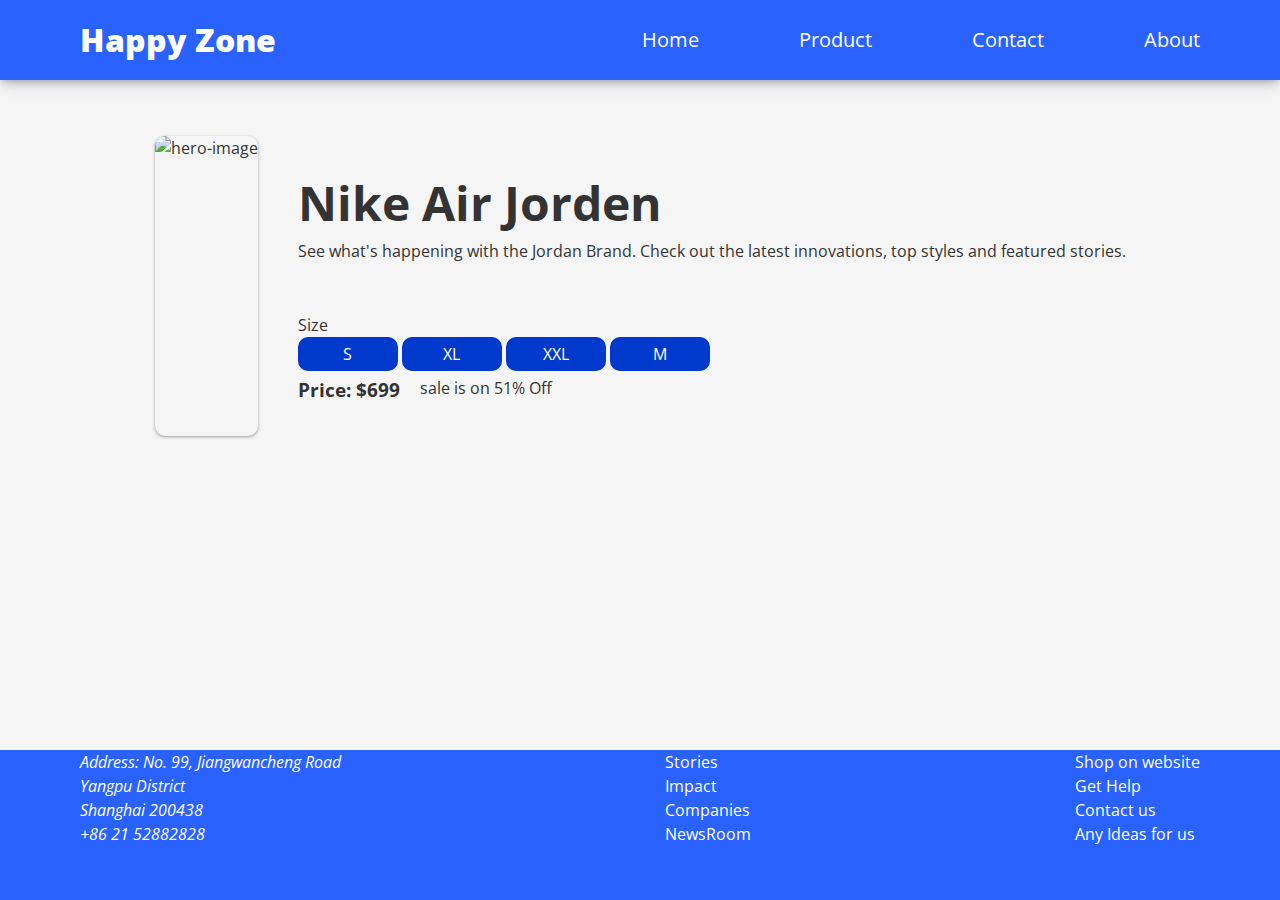
==== product-page.html @ 5cfb742f ""first commit"" ====
<!DOCTYPE html>
<html lang="en">

<head>
    <meta charset="UTF-8">
    <meta http-equiv="X-UA-Compatible" content="IE=edge">
    <meta name="viewport" content="width=device-width, initial-scale=1.0">
    <title>Product</title>
    <link rel="preconnect" href="https://fonts.googleapis.com">
    <link rel="preconnect" href="https://fonts.gstatic.com" crossorigin>
    <link href="https://fonts.googleapis.com/css2?family=Open+Sans:wght@300;400;500;700&display=swap" rel="stylesheet">
    <link rel="stylesheet" href="./css/main.css">
    <link rel="stylesheet" href="./css/product.css">
</head>

<body>
    <header>
        <nav class="navbar">
            <div class="nav-container page-content-wrapper">
                <div class="logo">Happy Zone</div>
                <ul class="nav">
                    <li><a href="./index.html">Home</a></li>
                    <li><a href="./product-page.html">Product</a></li>
                    <li><a href="./colorgenerator.html">Contact</a></li>
                    <li><a href="./colorgenerator.html">About</a></li>
                </ul>
            </div>
        </nav>
    </header>
    <main>
        <div class="page-content-wrapper">
            <section class="main-wrapper">
                <div class="product-container">
                    <img src="./images/luis-felipe-lins-J2-wAQDckus-unsplash.jpg" class="product-image"
                        alt="hero-image">
                    <div>
                        <h1>Nike Air Jorden</h1>
                        <p>
                            See what's happening with the Jordan Brand. Check out the latest innovations, top styles and
                            featured stories.
                        </p>
                        <div class="product-meta">
                            <p>Size</p>

                            <span class="size-meta">S</span>
                            <span class="size-meta">XL</span>
                            <span class="size-meta">XXL</span>
                            <span class="size-meta">M</span>

                            <div class="product-price">
                                <h3>Price: $699</h3>
                                <p>
                                    sale is on 51% Off
                                </p>

                            </div>
                        </div>
                    </div>
                </div>

            </section>

        </div>


    </main>
    <footer>

        <section class="page-content-wrapper">

            <div class="footer-wrapper">
                <div class="footer-content">
                    <Address>
                        Address:
                        No. 99, Jiangwancheng Road <br>
                        Yangpu District<br>
                        Shanghai 200438<br>
                        +86 21 52882828<br>
                    </Address>
                </div>
                <div class="footer-content">
                    <ul>
                        <li>Stories</li>
                        <li>Impact</li>
                        <li>Companies</li>
                        <li>NewsRoom</li>
                    </ul>
                </div>
                <div class="footer-content">
                    <ul>
                        <li>Shop on website</li>
                        <li>Get Help</li>
                        <li>Contact us</li>
                        <li>Any Ideas for us</li>
                    </ul>
                </div>
            </div>

        </section>
    </footer>
</body>

</html>
---- css/main.css ----
* {
  box-sizing: border-box;
  padding: 0;
  margin: 0;
}

body {
  font-family: "Open Sans", sans-serif;
  background-color: #f5f5f5;
  line-height: 1.5;
  color: #333;
  min-height: 100vh;
  display: grid;
  grid-template-areas:
    "header header header"
    "main main main"
    "footer footer footer";
  grid-template-rows: 80px 1fr 150px;
}

header {
  grid-area: header;
  width: 100%;
  background-color: #2962ff;
  color: white;
  box-shadow: rgba(50, 50, 93, 0.25) 0px 6px 12px -2px,
    rgba(0, 0, 0, 0.3) 0px 3px 7px -3px;
}
main {
  grid-area: main;
}

ul {
  list-style-type: none;
}

footer {
  grid-area: footer;
  background-color: #2962ff;
  color: white;
}

h1 {
  font-size: 3rem;
}
p {
  font-size: 16px;
}

.main-wrapper {
  display: flex;
  flex-grow: 1;
  height: 100%;
  width: 100%;
}

.navbar {
  justify-content: space-between;
  align-items: center;
  height: 100%;
}
.nav-container {
  display: flex;
  justify-content: space-between;
  align-items: center;
  height: 100%;
}
.page-content-wrapper {
  max-width: 1120px;
  margin: 0 auto;
  padding: 0 20;
}

.logo {
  font-size: xx-large;
  font-weight: 800;
  color: white;
}

.nav a {
  text-decoration: none;
  color: white;
  font-size: 20px;
  font-weight: 400;
}
.nav a:hover {
  /* font-size: 20px;
    font-weight: 600; */
  color: black;
}

.navbar ul {
  display: flex;
  gap: 100px;
}

.hero-container {
  margin: 5% auto;
  display: flex;
  align-items: center;
  justify-content: space-between;
}

.hero-container img {
  max-width: 600px;
}
.hero-container p {
  margin-top: 15%;
}

.card-container {
  display: flex;
  justify-content: space-between;
  gap: 30px;
  padding-bottom: 100px;
}
.box {
  flex: 1;
  background-color: #0039cb;
  box-shadow: rgba(0, 0, 0, 0.3) 0px 19px 38px,
    rgba(0, 0, 0, 0.22) 0px 15px 12px;
  color: white;
  padding: 30px;
  border-radius: 10px;
}

.box h2 {
  font-style: 18px;
  font-weight: 600;
  padding-bottom: 10px;
}
.box p {
  font-style: 14px;
  font-weight: 300;
}

@media (max-width: 768px) {
  .page-content-wrapper {
    margin: 0 auto;
    padding: 0 20;
  }
  .hero-container {
    flex-direction: column;
    padding-top: 20px;
    text-align: center;
  }

  .card-container {
    display: block;
    text-align: center;
    padding-bottom: 100px;
  }

  .box {
    display: block;
    background-color: #0039cb;
    box-shadow: rgba(0, 0, 0, 0.3) 0px 19px 38px,
      rgba(0, 0, 0, 0.22) 0px 15px 12px;
    color: white;
    padding: 30px;
    border-radius: 10px;
    margin: 30px;
  }
}

.footer-wrapper {
  display: flex;
  justify-content: space-between;
}

Address {
  all: none;
}
---- css/product.css ----
.product-image {
  max-width: 600px;
  height: 300px;

  border-radius: 10px;
  box-shadow: rgba(60, 64, 67, 0.3) 0px 1px 2px 0px,
    rgba(60, 64, 67, 0.15) 0px 1px 3px 1px;
  margin-right: 40px;
}

.product-container {
  margin: 5% auto;
  display: flex;
  align-items: center;
  justify-content: space-between;
}

.product-meta {
  margin-top: 50px;
}

.product-container span {
  background-color: #0039cb;
  color: white;
}

.size-meta {
  display: inline-flex;
  min-width: 100px;
  padding: 5px 10px;
  border-radius: 10px;
  justify-content: center;
}

.product-price{
    display: flex;
    margin-top: 5px;
}

.product-price p {
margin-left: 20px;
}
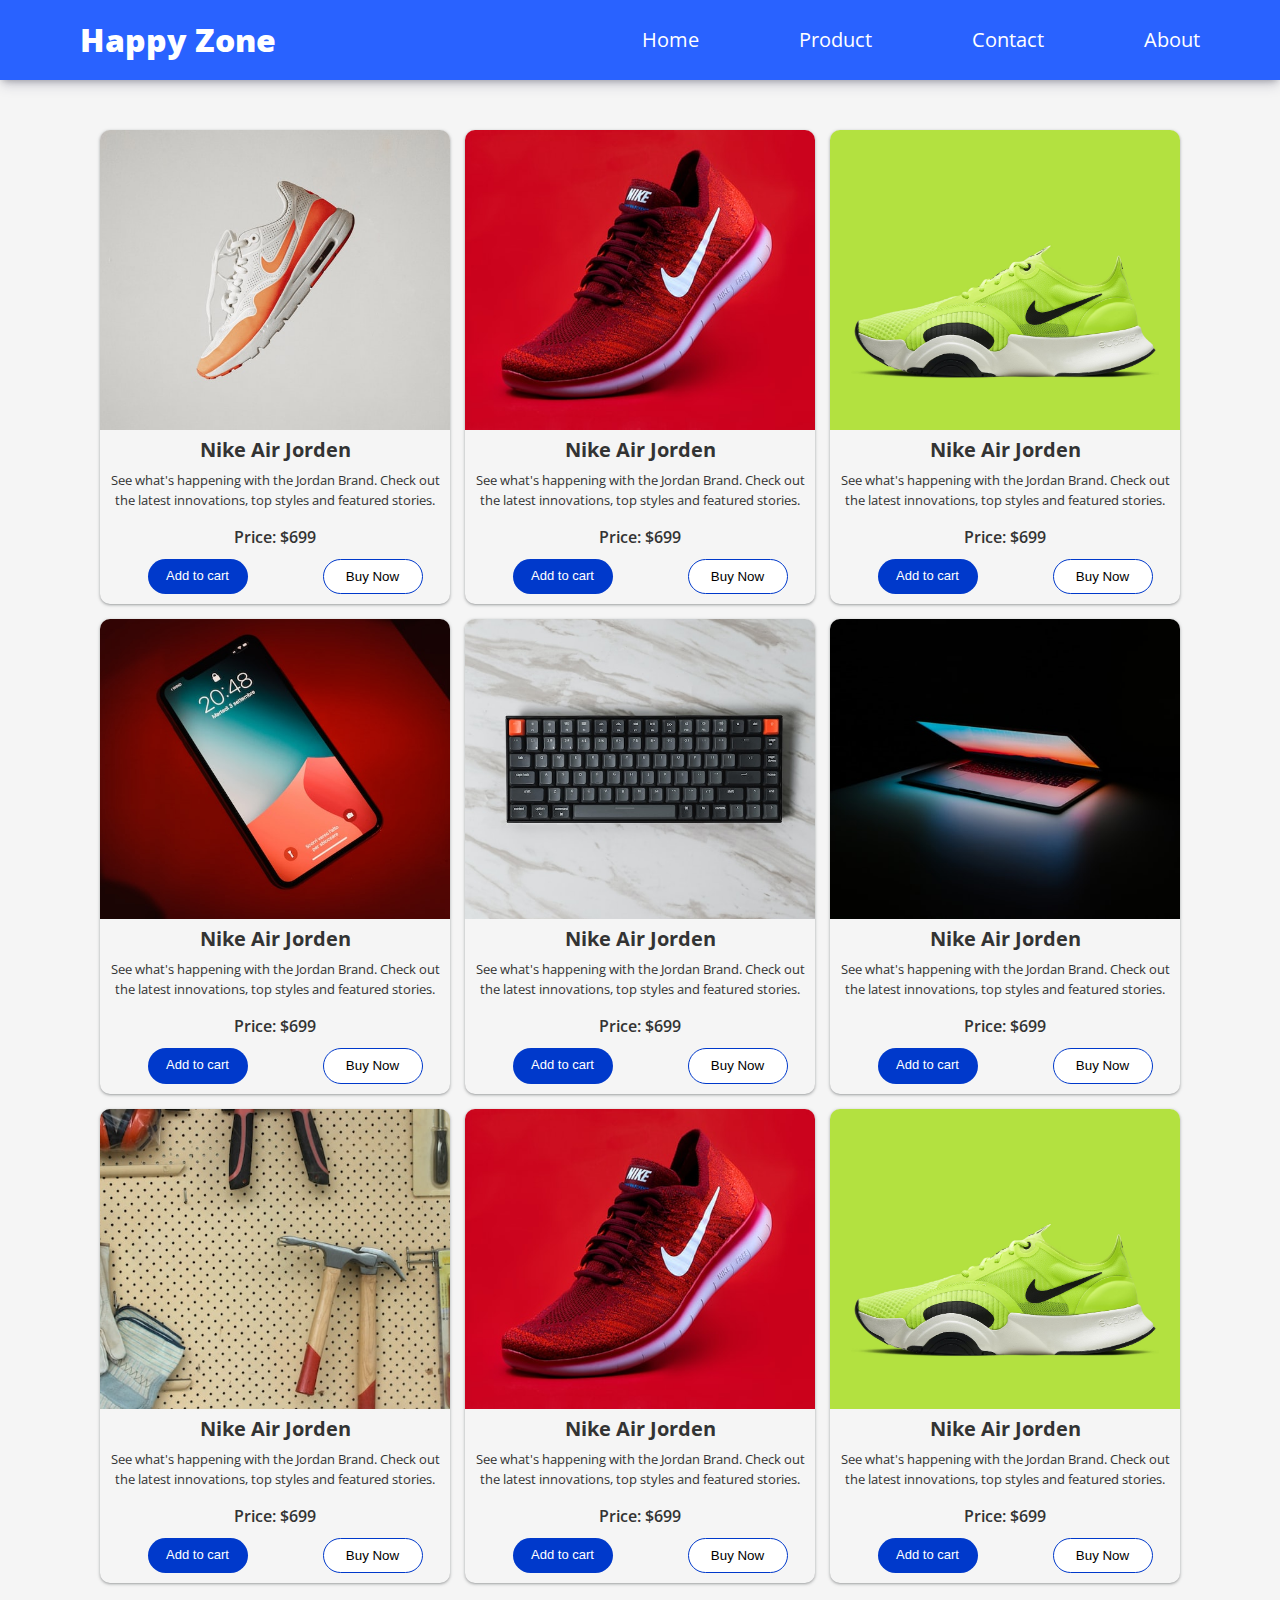
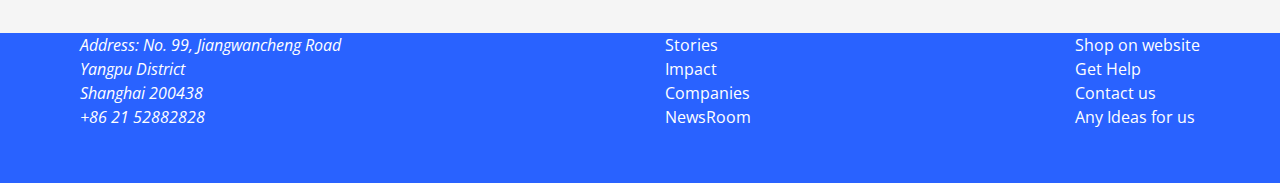
==== commit bcd7f0f6: "phase 2" ====
--- a/product-page.html
+++ b/product-page.html
@@ -21,14 +21,14 @@
                 <ul class="nav">
                     <li><a href="./index.html">Home</a></li>
                     <li><a href="./product-page.html">Product</a></li>
-                    <li><a href="./colorgenerator.html">Contact</a></li>
-                    <li><a href="./colorgenerator.html">About</a></li>
+                    <li><a href="./contact-us.html">Contact</a></li>
+                    <li><a href="./about-us.html">About</a></li>
                 </ul>
             </div>
         </nav>
     </header>
     <main>
-        <div class="page-content-wrapper">
+        <!-- <div class="page-content-wrapper">
             <section class="main-wrapper">
                 <div class="product-container">
                     <img src="./images/luis-felipe-lins-J2-wAQDckus-unsplash.jpg" class="product-image"
@@ -60,7 +60,149 @@
 
             </section>
 
-        </div>
+        </div> -->
+        <div class="page-content-wrapper">
+
+            <div class="grid-row">
+
+                <div class="grid-item">
+                    <img class="product-image-class" src="./images/luis-felipe-lins-LG88A2XgIXY-unsplash.jpg" />
+                    <span>
+                        <h3 class="product-title">Nike Air Jorden</h3>
+                        <p class="product-desc">See what's happening with the Jordan Brand. Check out the latest
+                            innovations, top styles and featured stories.</p>
+                    </span>
+                    <p class="product-price">Price: $699</p>
+                    <div class="product-button-container">
+                        <button class="product-button add-to-cart-button " type="button"><span>Add to
+                                cart</span></button>
+                        <button class=" product-button buy-now-button" type="button"><span>Buy Now</span></button>
+                    </div>
+                </div>
+
+                <div class="grid-item">
+                    <img class="product-image-class" src="./images/revolt-164_6wVEHfI-unsplash.jpg" />
+                    <span>
+                        <h3 class="product-title">Nike Air Jorden</h3>
+                        <p class="product-desc">See what's happening with the Jordan Brand. Check out the latest
+                            innovations, top styles and featured stories.</p>
+                    </span>
+                    <p class="product-price">Price: $699</p>
+                    <div class="product-button-container">
+                        <button class="product-button add-to-cart-button " type="button"><span>Add to
+                                cart</span></button>
+                        <button class=" product-button buy-now-button" type="button"><span>Buy Now</span></button>
+                    </div>
+                </div>
+
+                <div class="grid-item">
+                    <img class="product-image-class" src="./images/usama-akram-kP6knT7tjn4-unsplash.jpg" />
+                    <span>
+                        <h3 class="product-title">Nike Air Jorden</h3>
+                        <p class="product-desc">See what's happening with the Jordan Brand. Check out the latest
+                            innovations, top styles and featured stories.</p>
+                    </span>
+                    <p class="product-price">Price: $699</p>
+                    <div class="product-button-container">
+                        <button class="product-button add-to-cart-button " type="button"><span>Add to
+                                cart</span></button>
+                        <button class=" product-button buy-now-button" type="button"><span>Buy Now</span></button>
+                    </div>
+                </div>
+                <div class="grid-item">
+                    <img class="product-image-class" src="./images/francesco-1bBCtUAUMFI-unsplash.jpg" />
+                    <span>
+                        <h3 class="product-title">Nike Air Jorden</h3>
+                        <p class="product-desc">See what's happening with the Jordan Brand. Check out the latest
+                            innovations, top styles and featured stories.</p>
+                    </span>
+                    <p class="product-price">Price: $699</p>
+                    <div class="product-button-container">
+                        <button class="product-button add-to-cart-button " type="button"><span>Add to
+                                cart</span></button>
+                        <button class=" product-button buy-now-button" type="button"><span>Buy Now</span></button>
+                    </div>
+                </div>
+
+                <div class="grid-item">
+                    <img class="product-image-class" src="./images/stefen-tan-KYw1eUx1J7Y-unsplash.jpg" />
+                    <span>
+                        <h3 class="product-title">Nike Air Jorden</h3>
+                        <p class="product-desc">See what's happening with the Jordan Brand. Check out the latest
+                            innovations, top styles and featured stories.</p>
+                    </span>
+                    <p class="product-price">Price: $699</p>
+                    <div class="product-button-container">
+                        <button class="product-button add-to-cart-button " type="button"><span>Add to
+                                cart</span></button>
+                        <button class=" product-button buy-now-button" type="button"><span>Buy Now</span></button>
+                    </div>
+                </div>
+
+                <div class="grid-item">
+                    <img class="product-image-class" src="./images/ales-nesetril-Im7lZjxeLhg-unsplash.jpg" />
+                    <span>
+                        <h3 class="product-title">Nike Air Jorden</h3>
+                        <p class="product-desc">See what's happening with the Jordan Brand. Check out the latest
+                            innovations, top styles and featured stories.</p>
+                    </span>
+                    <p class="product-price">Price: $699</p>
+                    <div class="product-button-container">
+                        <button class="product-button add-to-cart-button " type="button"><span>Add to
+                                cart</span></button>
+                        <button class=" product-button buy-now-button" type="button"><span>Buy Now</span></button>
+                    </div>
+                </div>
+                <div class="grid-item">
+                    <img class="product-image-class" src="./images/mitchell-luo-G5i9LQ7sPOw-unsplash.jpg" />
+                    <span>
+                        <h3 class="product-title">Nike Air Jorden</h3>
+                        <p class="product-desc">See what's happening with the Jordan Brand. Check out the latest
+                            innovations, top styles and featured stories.</p>
+                    </span>
+                    <p class="product-price">Price: $699</p>
+                    <div class="product-button-container">
+                        <button class="product-button add-to-cart-button " type="button"><span>Add to
+                                cart</span></button>
+                        <button class=" product-button buy-now-button" type="button"><span>Buy Now</span></button>
+                    </div>
+                </div>
+
+                <div class="grid-item">
+                    <img class="product-image-class" src="./images/revolt-164_6wVEHfI-unsplash.jpg" />
+                    <span>
+                        <h3 class="product-title">Nike Air Jorden</h3>
+                        <p class="product-desc">See what's happening with the Jordan Brand. Check out the latest
+                            innovations, top styles and featured stories.</p>
+                    </span>
+                    <p class="product-price">Price: $699</p>
+                    <div class="product-button-container">
+                        <button class="product-button add-to-cart-button " type="button"><span>Add to
+                                cart</span></button>
+                        <button class=" product-button buy-now-button" type="button"><span>Buy Now</span></button>
+                    </div>
+                </div>
+
+                <div class="grid-item">
+                    <img class="product-image-class" src="./images/usama-akram-kP6knT7tjn4-unsplash.jpg" />
+                    <span>
+                        <h3 class="product-title">Nike Air Jorden</h3>
+                        <p class="product-desc">See what's happening with the Jordan Brand. Check out the latest
+                            innovations, top styles and featured stories.</p>
+                    </span>
+                    <p class="product-price">Price: $699</p>
+                    <div class="product-button-container">
+                        <button class="product-button add-to-cart-button " type="button"><span>Add to
+                                cart</span></button>
+                        <button class=" product-button buy-now-button" type="button"><span>Buy Now</span></button>
+                    </div>
+                </div>
+
+
+                </section>
+
+
+            </div>
 
 
     </main>
@@ -96,6 +238,9 @@
                 </div>
             </div>
 
+
+
+
         </section>
     </footer>
 </body>
--- a/css/product.css
+++ b/css/product.css
@@ -32,11 +32,99 @@
   justify-content: center;
 }
 
-.product-price{
-    display: flex;
-    margin-top: 5px;
+.section {
+  padding: 70px 30px;
+}
+.container {
+  max-width: 1200px;
+  margin: auto;
+}
+.grid-row {
+  display: grid;
+  grid-template-columns: repeat(auto-fill, minmax(250px, 350px));
+  grid-gap: 15px 15px;
+  justify-content: center;
+  align-items: baseline;
+  margin: 50px 0;
 }
 
-.product-price p {
-margin-left: 20px;
+.grid-row .grid-item span {
+  padding: 10px;
+  line-height: 1;
 }
+.grid-row .grid-item h3 {
+  font-size: 20px;
+  margin-bottom: 0;
+}
+.grid-row .grid-item:hover {
+  filter: contrast(0.7);
+}
+.grid-row .grid-item {
+  transition: filter 0.5s ease;
+  display: flex;
+  cursor: pointer;
+  background: var(--light);
+  box-shadow: var(--shadow);
+  color: var(--dark);
+  text-align: center;
+
+  flex-direction: column;
+  align-items: stretch;
+  border-radius: 10px;
+  box-shadow: rgba(60, 64, 67, 0.3) 0px 1px 2px 0px,
+    rgba(60, 64, 67, 0.15) 0px 1px 3px 1px;
+}
+
+.product-image-class {
+  border-radius: 10px 10px 0 0;
+  height: 300px;
+  object-fit: cover;
+}
+
+
+
+.product-button-container {
+  display: flex;
+  /* flex-direction: column; */
+  justify-content: space-around;
+  margin: 10px;
+  width: 100%;
+}
+
+.product-button {
+  width: 100px;
+  display: flex;
+  text-align: center;
+  justify-content: center;
+
+  border-radius: 50px;
+}
+
+.product-button.add-to-cart-button {
+  background-color: #0039cb;
+  color: white;
+  font-size: small;
+  border: none;
+}
+
+.product-button.buy-now-button {
+  background-color: white;
+  color: black;
+  border: #0039cb 1px solid;
+}
+
+.product-desc {
+  font-size: 13px;
+  line-height: 20px;
+}
+
+.product-title {
+  padding-bottom: 10px;
+}
+
+.product-price {
+  margin-top: 5px;
+  font-size: 16px;
+  font-weight: 600;
+  text-align: center;
+}
